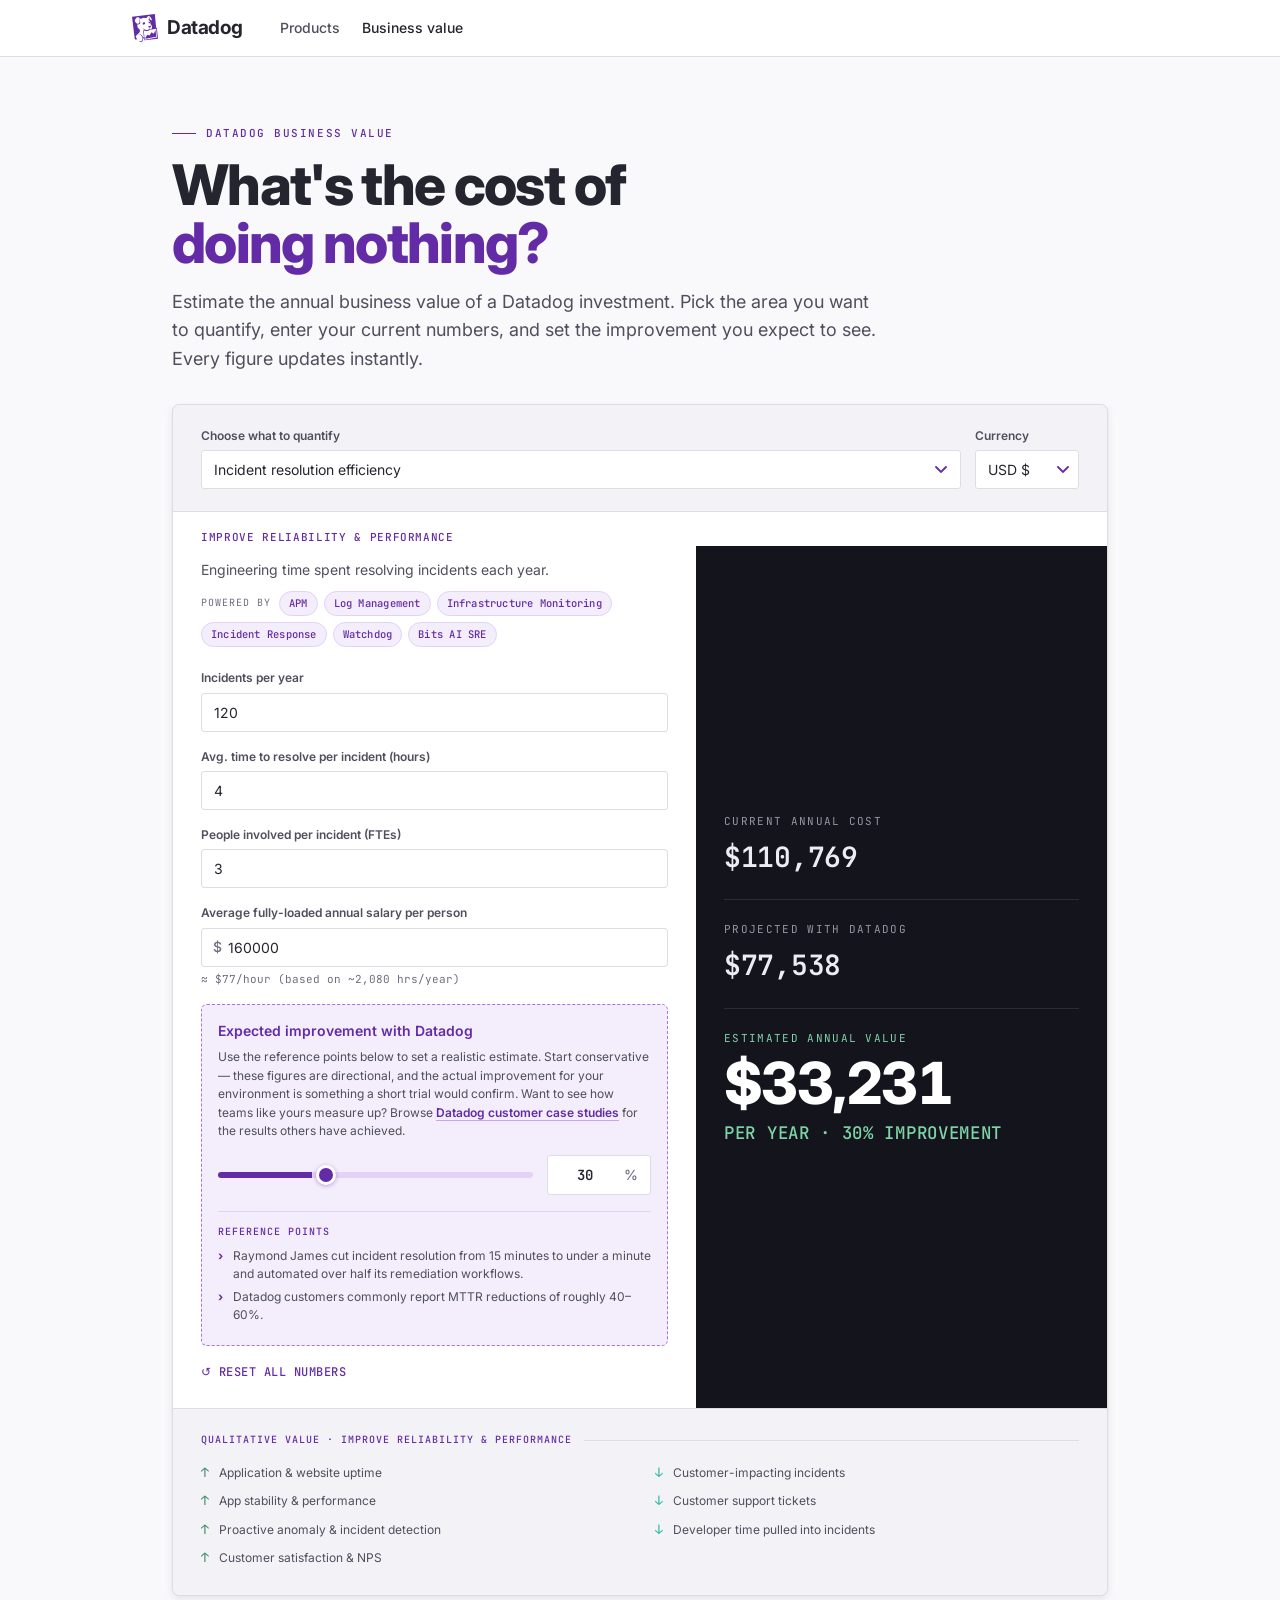
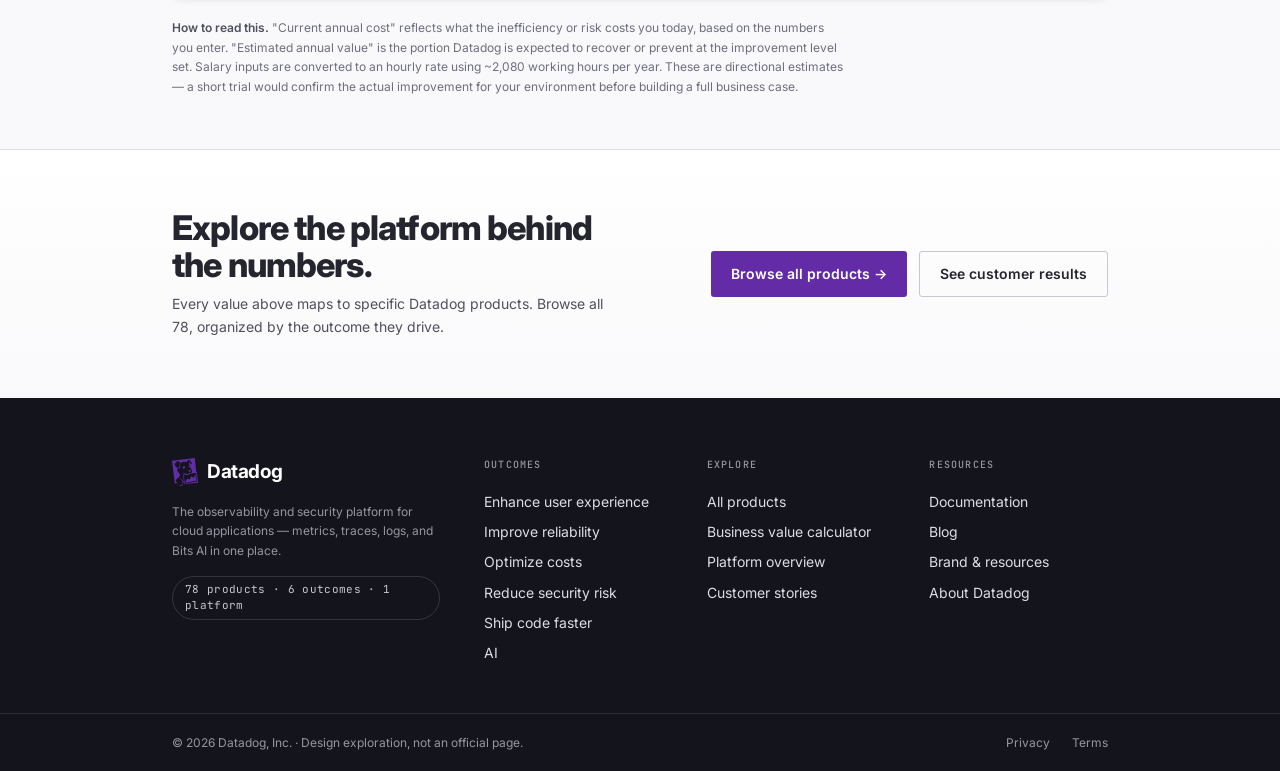
==== business-value.html @ a46f5d3c "inital commit for webpage" ====
<!DOCTYPE html>
<html lang="en">
<head>
<meta charset="UTF-8">
<meta name="viewport" content="width=device-width, initial-scale=1.0">
<title>Datadog — Business value calculator</title>
<link rel="stylesheet" href="assets/colors_and_type.css">
<style>
  *{box-sizing:border-box;margin:0;padding:0}
  html{-webkit-text-size-adjust:100%;scroll-behavior:smooth}
  body{
    background:var(--bg-page);color:var(--fg-primary);
    font-family:var(--font-sans);line-height:var(--leading-normal);
    -webkit-font-smoothing:antialiased;
  }

  /* ============ TOP NAV (shared with products page) ============ */
  .nav{position:sticky;top:0;z-index:50;background:var(--bg-surface);
    border-bottom:1px solid var(--border-default)}
  .nav-inner{max-width:1080px;margin:0 auto;padding:0 32px;height:56px;
    display:flex;align-items:center;gap:28px}
  .brand{display:flex;align-items:center;gap:9px;text-decoration:none;flex:0 0 auto}
  .brand img{width:26px;height:auto;display:block}
  .brand .word{font-family:var(--font-display);font-weight:var(--weight-bold);
    font-size:19px;letter-spacing:-.02em;color:var(--fg-primary)}
  .nav-links{display:flex;align-items:center;gap:22px;margin-left:10px}
  .nav-links a{font-size:var(--text-md);color:var(--fg-secondary);text-decoration:none;
    font-weight:var(--weight-medium)}
  .nav-links a.active{color:var(--fg-primary)}
  .nav-links a:hover{color:var(--dd-purple)}

  /* ============ LAYOUT ============ */
  .wrap{max-width:1000px;margin:0 auto;padding:0 32px 52px}
  header.hero{padding:60px 0 30px}
  .eyebrow{font-family:var(--font-mono);font-size:var(--text-xs);letter-spacing:.14em;
    text-transform:uppercase;color:var(--dd-purple);font-weight:var(--weight-medium);
    display:inline-flex;align-items:center;gap:10px;margin-bottom:16px}
  .eyebrow::before{content:"";width:24px;height:1px;background:var(--dd-purple)}
  h1{font-family:var(--font-display);font-weight:var(--weight-extrabold);
    font-size:clamp(32px,5.5vw,56px);line-height:1.02;letter-spacing:-.03em;
    margin-bottom:16px;color:var(--fg-primary);max-width:16ch}
  h1 .hl{color:var(--dd-purple)}
  .lede{font-size:clamp(15px,1.6vw,18px);color:var(--fg-secondary);max-width:64ch;
    line-height:var(--leading-relaxed)}

  /* ============ CARD ============ */
  .card{background:var(--bg-surface);border:1px solid var(--border-default);
    border-radius:var(--radius-xl);box-shadow:var(--shadow-md);overflow:hidden}
  .toolbar{display:flex;flex-wrap:wrap;gap:14px;align-items:flex-end;
    padding:22px clamp(18px,3vw,28px);border-bottom:1px solid var(--border-default);
    background:var(--bg-sunken)}
  .field{display:flex;flex-direction:column;gap:6px}
  .field.grow{flex:1 1 320px}
  label{font-size:var(--text-sm);font-weight:var(--weight-semibold);color:var(--fg-secondary)}
  select,input{font-family:inherit;font-size:var(--text-md);color:var(--fg-primary);
    background:var(--bg-surface);border:1px solid var(--border-default);
    border-radius:var(--radius-sm);padding:10px 12px;width:100%;
    transition:border-color var(--duration-fast),box-shadow var(--duration-fast)}
  select:focus,input:focus{outline:none;border-color:var(--dd-purple);box-shadow:var(--shadow-focus)}
  select{cursor:pointer;appearance:none;
    background-image:url("data:image/svg+xml,%3Csvg xmlns='http://www.w3.org/2000/svg' width='12' height='8' viewBox='0 0 12 8'%3E%3Cpath d='M1 1l5 5 5-5' stroke='%23632CA6' stroke-width='1.8' fill='none' stroke-linecap='round'/%3E%3C/svg%3E");
    background-repeat:no-repeat;background-position:right 13px center;padding-right:34px}
  .cur-field{flex:0 0 104px}
  .cur-field select{padding-right:28px;background-position:right 9px center}

  .outcome-tag{font-family:var(--font-mono);font-size:var(--text-xs);letter-spacing:.06em;
    color:var(--dd-purple);font-weight:var(--weight-medium);text-transform:uppercase;
    padding:18px clamp(18px,3vw,28px) 0}

  .grid{display:grid;grid-template-columns:1fr;gap:0}
  @media(min-width:780px){.grid{grid-template-columns:1.12fr .88fr}}
  .inputs{padding:14px clamp(18px,3vw,28px) 26px}
  .calc-desc{font-size:var(--text-md);color:var(--fg-secondary);margin-bottom:10px;max-width:50ch}

  .products{display:flex;flex-wrap:wrap;gap:6px;margin:0 0 22px;align-items:center}
  .chip{font-family:var(--font-mono);font-size:10.5px;letter-spacing:.02em;font-weight:var(--weight-medium);
    color:var(--dd-purple);background:var(--dd-purple-50);border:1px solid var(--dd-purple-100);
    padding:4px 9px;border-radius:var(--radius-pill)}
  .chip-label{font-family:var(--font-mono);font-size:10px;letter-spacing:.1em;text-transform:uppercase;
    color:var(--fg-tertiary);align-self:center;margin-right:2px}

  .row{margin-bottom:16px}
  .row label{display:block;margin-bottom:6px}
  .input-shell{position:relative;display:flex;align-items:center}
  .input-shell .pre,.input-shell .suf{position:absolute;font-size:var(--text-md);
    color:var(--fg-tertiary);pointer-events:none;font-weight:var(--weight-medium)}
  .input-shell .pre{left:12px}
  .input-shell .suf{right:12px}
  .input-shell input.has-pre{padding-left:26px}
  .input-shell input.has-suf{padding-right:34px}
  .sub-note{font-size:var(--text-xs);color:var(--fg-tertiary);margin-top:5px;font-family:var(--font-mono)}

  .improve{margin-top:10px;padding:16px;border:1px dashed var(--dd-purple-300);
    border-radius:var(--radius-lg);background:var(--dd-purple-50)}
  .improve > label{color:var(--dd-purple);font-weight:var(--weight-semibold);display:block;margin-bottom:2px;font-size:var(--text-md)}
  .improve .guide{font-size:var(--text-sm);color:var(--fg-secondary);margin:7px 0 4px;line-height:1.55}
  .improve .guide a{color:var(--dd-purple);font-weight:var(--weight-semibold);text-decoration:none;
    border-bottom:1px solid var(--dd-purple-200)}
  .improve .guide a:hover{border-bottom-color:var(--dd-purple)}
  .slider-row{display:flex;align-items:center;gap:14px;margin-top:14px}
  input[type=range]{flex:1;-webkit-appearance:none;appearance:none;height:6px;border:none;padding:0;border-radius:99px;
    background:linear-gradient(90deg,var(--dd-purple) var(--pct,30%),var(--dd-purple-100) var(--pct,30%));cursor:pointer}
  input[type=range]::-webkit-slider-thumb{-webkit-appearance:none;width:20px;height:20px;border-radius:50%;
    background:var(--dd-purple);border:3px solid #fff;box-shadow:0 1px 4px rgba(99,44,166,.4);cursor:pointer}
  input[type=range]::-moz-range-thumb{width:18px;height:18px;border-radius:50%;background:var(--dd-purple);border:3px solid #fff;cursor:pointer}
  .pct-box{flex:0 0 104px}
  .pct-box .input-shell input{text-align:center;font-weight:var(--weight-semibold);font-family:var(--font-mono);
    padding-left:14px;padding-right:28px}
  .pct-box .suf{right:13px}

  .refs{margin-top:16px;border-top:1px solid var(--dd-purple-100);padding-top:13px}
  .refs .refs-title{font-family:var(--font-mono);font-size:10px;letter-spacing:.1em;text-transform:uppercase;
    color:var(--dd-purple);font-weight:var(--weight-medium);margin-bottom:8px}
  .refs ul{list-style:none}
  .refs li{font-size:var(--text-sm);color:var(--fg-secondary);line-height:1.45;padding-left:15px;position:relative;margin-bottom:6px}
  .refs li::before{content:"›";position:absolute;left:0;color:var(--dd-purple);font-weight:700}

  /* ============ RESULTS (dark) ============ */
  .results{background:var(--dd-gray-900);color:#fff;padding:30px clamp(18px,3vw,28px);
    display:flex;flex-direction:column;justify-content:center;gap:22px}
  .res-block .res-label{font-family:var(--font-mono);font-size:var(--text-xs);letter-spacing:.12em;
    text-transform:uppercase;color:var(--dd-gray-400);margin-bottom:7px}
  .res-block .res-num{font-family:var(--font-mono);font-weight:var(--weight-semibold);
    letter-spacing:-.01em;font-variant-numeric:tabular-nums}
  .res-current .res-num,.res-projected .res-num{font-size:clamp(22px,4vw,28px);color:var(--dd-gray-150)}
  .res-divider{height:1px;background:rgba(255,255,255,.1)}
  .res-value .res-label{color:#7FD3A6}
  .res-value .res-num{font-family:var(--font-display);font-weight:var(--weight-extrabold);
    font-size:clamp(40px,9vw,58px);line-height:1;color:#fff;letter-spacing:-.03em}
  .res-value .res-num .small{font-size:.30em;color:#7FD3A6;font-family:var(--font-mono);
    font-weight:var(--weight-medium);display:block;margin-top:12px;letter-spacing:.04em;
    text-transform:uppercase}

  .calc-note{margin-top:22px;font-size:var(--text-sm);color:var(--fg-tertiary);line-height:1.65;max-width:84ch}

  /* ============ QUALITATIVE VALUE ============ */
  .qual{border-top:1px solid var(--border-default);background:var(--bg-sunken);
    padding:24px clamp(18px,3vw,28px) 28px}
  .qual-title{font-family:var(--font-mono);font-size:10px;letter-spacing:.1em;text-transform:uppercase;
    color:var(--dd-purple);font-weight:var(--weight-medium);margin-bottom:16px;
    display:flex;align-items:center;gap:12px}
  .qual-title::after{content:"";flex:1;height:1px;background:var(--border-default)}
  .qual-list{display:grid;grid-template-columns:1fr 1fr;gap:11px 30px}
  @media(max-width:680px){.qual-list{grid-template-columns:1fr}}
  .qual-item{display:flex;gap:10px;font-size:var(--text-sm);color:var(--fg-secondary);line-height:1.45}
  .qual-item .ar{flex:0 0 auto;font-weight:700;font-family:var(--font-mono);font-size:13px;line-height:1.35}
  .qual-item .ar.up{color:var(--dd-green)}
  .qual-item .ar.down{color:var(--dd-teal)}
  .qual-item .ar.dot{color:var(--dd-purple)}
  .calc-note strong{color:var(--fg-secondary);font-weight:var(--weight-semibold)}
  .reset{background:none;border:none;color:var(--dd-purple);font-family:var(--font-mono);
    font-size:var(--text-sm);font-weight:var(--weight-medium);letter-spacing:.04em;cursor:pointer;
    padding:0;margin-top:18px;text-transform:uppercase}
  .reset:hover{text-decoration:underline}

  /* ============ CTA BAND ============ */
  .cta-band{border-top:1px solid var(--border-default);background:linear-gradient(180deg,var(--bg-surface),var(--bg-page))}
  .cta-inner{max-width:1000px;margin:0 auto;padding:60px 32px;display:flex;align-items:center;justify-content:space-between;gap:32px;flex-wrap:wrap}
  .cta-inner h2{font-family:var(--font-display);font-size:clamp(24px,3vw,34px);font-weight:var(--weight-extrabold);letter-spacing:-.025em;color:var(--fg-primary);max-width:20ch;line-height:1.08}
  .cta-inner p{color:var(--fg-secondary);font-size:var(--text-md);margin-top:10px;max-width:48ch;line-height:var(--leading-relaxed)}
  .cta-actions{display:flex;gap:12px;flex-wrap:wrap}
  .btn-primary{display:inline-flex;align-items:center;gap:8px;background:var(--dd-purple);color:#fff;border:0;border-radius:var(--radius-sm);padding:12px 20px;font-family:inherit;font-size:var(--text-md);font-weight:var(--weight-semibold);cursor:pointer;text-decoration:none;transition:background var(--duration-fast) var(--ease-out)}
  .btn-primary:hover{background:var(--dd-purple-deep)}
  .btn-ghost{display:inline-flex;align-items:center;gap:8px;background:transparent;color:var(--fg-primary);border:1px solid var(--border-strong);border-radius:var(--radius-sm);padding:12px 20px;font-family:inherit;font-size:var(--text-md);font-weight:var(--weight-semibold);text-decoration:none;transition:border-color var(--duration-fast),background var(--duration-fast)}
  .btn-ghost:hover{border-color:var(--dd-purple);background:var(--dd-purple-50)}

  /* ============ SITE FOOTER (dark) ============ */
  .site-footer{background:var(--dd-gray-900);color:#fff}
  .footer-top{max-width:1000px;margin:0 auto;padding:60px 32px 44px;display:grid;grid-template-columns:1.5fr 1fr 1fr 1fr;gap:44px}
  @media(max-width:820px){.footer-top{grid-template-columns:1fr 1fr;gap:36px 32px}}
  @media(max-width:520px){.footer-top{grid-template-columns:1fr}}
  .footer-brand .brand{display:inline-flex;align-items:center;gap:9px;text-decoration:none;margin-bottom:16px}
  .footer-brand .brand img{width:26px}
  .footer-brand .brand .word{font-family:var(--font-display);font-weight:var(--weight-bold);font-size:19px;letter-spacing:-.02em;color:#fff}
  .footer-brand p{color:var(--dd-gray-400);font-size:var(--text-sm);line-height:1.6;max-width:36ch}
  .footer-brand .badge{display:inline-flex;align-items:center;margin-top:16px;font-family:var(--font-mono);font-size:var(--text-xs);color:var(--dd-gray-300);border:1px solid rgba(255,255,255,.14);border-radius:var(--radius-pill);padding:5px 12px;letter-spacing:.03em}
  .fcol h4{font-family:var(--font-mono);font-size:10px;letter-spacing:.12em;text-transform:uppercase;color:var(--dd-gray-400);font-weight:var(--weight-medium);margin-bottom:14px}
  .fcol a{display:block;color:var(--dd-gray-200);font-size:var(--text-md);text-decoration:none;padding:5px 0;transition:color var(--duration-fast) var(--ease-out)}
  .fcol a:hover{color:#fff}
  .footer-bottom{border-top:1px solid rgba(255,255,255,.1)}
  .footer-bottom-inner{max-width:1000px;margin:0 auto;padding:20px 32px;display:flex;align-items:center;justify-content:space-between;gap:16px;flex-wrap:wrap}
  .footer-bottom-inner .copy{font-size:var(--text-sm);color:var(--dd-gray-400)}
  .footer-legal{display:flex;gap:22px;flex-wrap:wrap}
  .footer-legal a{font-size:var(--text-sm);color:var(--dd-gray-400);text-decoration:none;transition:color var(--duration-fast)}
  .footer-legal a:hover{color:#fff}
</style>
</head>
<body>
  <!-- ============ TOP NAV ============ -->
  <nav class="nav">
    <div class="nav-inner">
      <a class="brand" href="index.html">
        <img src="assets/datadog-icon.svg" alt="">
        <span class="word">Datadog</span>
      </a>
      <div class="nav-links">
        <a href="index.html">Products</a>
        <a href="business-value.html" class="active">Business value</a>
      </div>
    </div>
  </nav>

  <div class="wrap">
    <header class="hero" data-screen-label="hero">
      <span class="eyebrow">Datadog business value</span>
      <h1>What's the cost of <span class="hl">doing nothing?</span></h1>
      <p class="lede">Estimate the annual business value of a Datadog investment. Pick the area you want to quantify, enter your current numbers, and set the improvement you expect to see. Every figure updates instantly.</p>
    </header>

    <div class="card" data-screen-label="calculator">
      <div class="toolbar">
        <div class="field grow">
          <label for="calc">Choose what to quantify</label>
          <select id="calc"></select>
        </div>
        <div class="field cur-field">
          <label for="cur">Currency</label>
          <select id="cur">
            <option value="$">USD $</option><option value="€">EUR €</option><option value="£">GBP £</option>
            <option value="A$">AUD A$</option><option value="C$">CAD C$</option>
          </select>
        </div>
      </div>

      <div class="outcome-tag" id="outcomeTag"></div>
      <div class="grid">
        <div class="inputs">
          <p class="calc-desc" id="calcDesc"></p>
          <div class="products" id="products"></div>
          <div id="fields"></div>

          <div class="improve">
            <label for="impPct">Expected improvement with Datadog</label>
            <p class="guide">Use the reference points below to set a realistic estimate. Start conservative — these figures are directional, and the actual improvement for your environment is something a short trial would confirm. Want to see how teams like yours measure up? Browse <a href="https://www.datadoghq.com/customers/?type-0=case-studies" target="_blank" rel="noopener">Datadog customer case studies</a> for the results others have achieved.</p>
            <div class="slider-row">
              <input type="range" id="impRange" min="0" max="90" value="30">
              <div class="pct-box"><div class="input-shell"><input type="number" id="impPct" value="30" min="0" max="100" class="has-suf"><span class="suf">%</span></div></div>
            </div>
            <div class="refs">
              <div class="refs-title">Reference points</div>
              <ul id="refList"></ul>
            </div>
          </div>

          <button class="reset" id="reset">↺ Reset all numbers</button>
        </div>

        <div class="results">
          <div class="res-block res-current">
            <div class="res-label" id="curLabel">Current annual cost</div>
            <div class="res-num" id="curVal">—</div>
          </div>
          <div class="res-divider"></div>
          <div class="res-block res-projected">
            <div class="res-label">Projected with Datadog</div>
            <div class="res-num" id="projVal">—</div>
          </div>
          <div class="res-divider"></div>
          <div class="res-block res-value">
            <div class="res-label">Estimated annual value</div>
            <div class="res-num" id="valVal">—<span class="small" id="valNote"></span></div>
          </div>
        </div>
      </div>

      <div class="qual" id="qual"></div>
    </div>

    <div class="calc-note">
      <p><strong>How to read this.</strong> "Current annual cost" reflects what the inefficiency or risk costs you today, based on the numbers you enter. "Estimated annual value" is the portion Datadog is expected to recover or prevent at the improvement level set. Salary inputs are converted to an hourly rate using ~2,080 working hours per year. These are directional estimates — a short trial would confirm the actual improvement for your environment before building a full business case.</p>
    </div>
  </div>

  <!-- ============ CTA BAND ============ -->
  <section class="cta-band">
    <div class="cta-inner">
      <div>
        <h2>Explore the platform behind the numbers.</h2>
        <p>Every value above maps to specific Datadog products. Browse all 78, organized by the outcome they drive.</p>
      </div>
      <div class="cta-actions">
        <a class="btn-primary" href="index.html">Browse all products &rarr;</a>
        <a class="btn-ghost" href="https://www.datadoghq.com/customers/?type-0=case-studies" target="_blank" rel="noopener">See customer results</a>
      </div>
    </div>
  </section>

  <!-- ============ SITE FOOTER ============ -->
  <footer class="site-footer">
    <div class="footer-top">
      <div class="footer-brand">
        <a class="brand" href="index.html"><img src="assets/datadog-icon.svg" alt=""><span class="word">Datadog</span></a>
        <p>The observability and security platform for cloud applications — metrics, traces, logs, and Bits AI in one place.</p>
        <span class="badge">78 products · 6 outcomes · 1 platform</span>
      </div>
      <div class="fcol">
        <h4>Outcomes</h4>
        <a href="index.html#oc-1">Enhance user experience</a>
        <a href="index.html#oc-2">Improve reliability</a>
        <a href="index.html#oc-3">Optimize costs</a>
        <a href="index.html#oc-4">Reduce security risk</a>
        <a href="index.html#oc-5">Ship code faster</a>
        <a href="index.html#oc-6">AI</a>
      </div>
      <div class="fcol">
        <h4>Explore</h4>
        <a href="index.html">All products</a>
        <a href="business-value.html">Business value calculator</a>
        <a href="https://www.datadoghq.com/product/platform/" target="_blank" rel="noopener">Platform overview</a>
        <a href="https://www.datadoghq.com/customers/?type-0=case-studies" target="_blank" rel="noopener">Customer stories</a>
      </div>
      <div class="fcol">
        <h4>Resources</h4>
        <a href="https://docs.datadoghq.com/" target="_blank" rel="noopener">Documentation</a>
        <a href="https://www.datadoghq.com/blog/" target="_blank" rel="noopener">Blog</a>
        <a href="https://www.datadoghq.com/about/resources/" target="_blank" rel="noopener">Brand &amp; resources</a>
        <a href="https://www.datadoghq.com/about/" target="_blank" rel="noopener">About Datadog</a>
      </div>
    </div>
    <div class="footer-bottom">
      <div class="footer-bottom-inner">
        <span class="copy">© 2026 Datadog, Inc. · Design exploration, not an official page.</span>
        <div class="footer-legal">
          <a href="https://www.datadoghq.com/legal/privacy/" target="_blank" rel="noopener">Privacy</a>
          <a href="https://www.datadoghq.com/legal/terms/" target="_blank" rel="noopener">Terms</a>
        </div>
      </div>
    </div>
  </footer>

<script>
const HRS_PER_YEAR = 2080;

const CALCS = [
  { id:"incident", outcome:"Improve Reliability & Performance", label:"Incident resolution efficiency",
    desc:"Engineering time spent resolving incidents each year.", curLabel:"Current annual cost",
    products:["APM","Log Management","Infrastructure Monitoring","Incident Response","Watchdog","Bits AI SRE"],
    fields:[
      {id:"a",label:"Incidents per year",type:"num",val:120},
      {id:"b",label:"Avg. time to resolve per incident (hours)",type:"num",val:4},
      {id:"c",label:"People involved per incident (FTEs)",type:"num",val:3},
      {id:"d",label:"Average fully-loaded annual salary per person",type:"cur",annual:true,val:160000}
    ],
    base:v=>v.a*v.b*v.c*v.d,
    refs:["Raymond James cut incident resolution from 15 minutes to under a minute and automated over half its remediation workflows.",
          "Datadog customers commonly report MTTR reductions of roughly 40–60%."] },

  { id:"alerts", outcome:"Improve Reliability & Performance", label:"Alert fatigue",
    desc:"Time spent triaging and investigating alerts each year.", curLabel:"Current annual cost",
    products:["Actionable Alerting","Watchdog","Event Management","Bits AI Agents"],
    fields:[
      {id:"a",label:"Alerts per year",type:"num",val:5000},
      {id:"b",label:"Time to investigate each alert (hours)",type:"num",val:0.5},
      {id:"c",label:"People involved per alert (FTEs)",type:"num",val:1},
      {id:"d",label:"Average fully-loaded annual salary per person",type:"cur",annual:true,val:160000}
    ],
    base:v=>v.a*v.b*v.c*v.d,
    refs:["Reductions come from cutting noise and correlating signals — size this from the noise reduction observed in a POV.",
          "Tip: enter investigation time in hours (15 min = 0.25)."] },

  { id:"downtime", outcome:"Improve Reliability & Performance", label:"Revenue loss from customer-impacting incidents",
    desc:"Revenue lost (or SLA penalties owed) from outages that reach customers.", curLabel:"Current annual revenue loss",
    products:["Real User Monitoring","Synthetic Monitoring","APM","Incident Response"],
    fields:[
      {id:"a",label:"Customer-impacting incidents per year",type:"num",val:24},
      {id:"b",label:"Customers impacted per incident",type:"num",val:500},
      {id:"c",label:"Avg. time to resolve (hours)",type:"num",val:3},
      {id:"d",label:"Revenue lost / SLA penalty per customer, per hour",type:"cur",val:5}
    ],
    base:v=>v.a*v.b*v.c*v.d,
    refs:["Posten Bring cut incidents by 75% and improved availability to 99.92% with proactive detection.",
          "Shinsegae improved mean time to detection by 92%."] },

  { id:"obstco", outcome:"Optimize Technology Costs", label:"Reduce observability tool cost (TCO)",
    desc:"Total cost of today's monitoring tools, plus the people who manage them.", curLabel:"Current annual TCO",
    products:["Observability Pipelines","Cloud Cost Management","Storage Management","Governance Console"],
    fields:[
      {id:"a",label:"Annual cost of all monitoring tools (licensing + hosting)",type:"cur",val:400000},
      {id:"b",label:"People managing / maintaining those tools (FTEs)",type:"num",val:4},
      {id:"c",label:"% of their time spent on tool upkeep",type:"pct",val:50},
      {id:"d",label:"Average fully-loaded annual salary",type:"cur",val:160000}
    ],
    base:v=>v.a + (v.b*(v.c/100)*v.d),
    refs:["Porsche Informatik consolidated 10 separate tools into 1 with Datadog.",
          "Consolidation reduces redundant licensing, hosting, and the FTE effort of maintaining multiple tools."] },

  { id:"cloud", outcome:"Optimize Technology Costs", label:"Optimize cloud costs",
    desc:"Excess cloud spend, plus the cost of undetected cost spikes.", curLabel:"Current annual excess spend",
    products:["Cloud Cost Management","Kubernetes Autoscaling","Continuous Profiler","Infrastructure Monitoring"],
    fields:[
      {id:"a",label:"Annual excess / wasted cloud spend",type:"cur",val:300000},
      {id:"b",label:"Cost overages or spikes per year",type:"num",val:12},
      {id:"c",label:"Average cost of a spike, per day",type:"cur",val:2000},
      {id:"d",label:"Average days to detect a spike",type:"num",val:5}
    ],
    base:v=>v.a + (v.b*v.c*v.d),
    refs:["Aviva saved £350K/year by flagging underused resources.",
          "Glassdoor cut infrastructure cost ~35%; NatWest Boxed cut costs ~45% with cost management."] },

  { id:"vulns", outcome:"Reduce Security Risk", label:"Streamline vulnerability management",
    desc:"Time spent investigating and validating vulnerabilities each year.", curLabel:"Current annual cost",
    products:["Vulnerability Management","Cloud Security","Software Composition Analysis"],
    fields:[
      {id:"a",label:"Vulnerability scans / findings per year",type:"num",val:2000},
      {id:"b",label:"Avg. time to investigate each (hours)",type:"num",val:1},
      {id:"c",label:"People involved per investigation (FTEs)",type:"num",val:2},
      {id:"d",label:"Average fully-loaded annual salary per person",type:"cur",annual:true,val:175000}
    ],
    base:v=>v.a*v.b*v.c*v.d,
    refs:["Runtime-aware prioritization and fewer false positives cut time spent chasing low-risk findings.",
          "Size this from the false-positive reduction observed in a POV."] },

  { id:"secincident", outcome:"Reduce Security Risk", label:"Accelerate security incident remediation",
    desc:"Effort spent resolving security incidents each year.", curLabel:"Current annual cost",
    products:["Cloud SIEM","Workload Protection","Workflow Automation","Bits AI Security Analyst"],
    fields:[
      {id:"a",label:"Security incidents per year",type:"num",val:50},
      {id:"b",label:"Mean time to resolve (hours)",type:"num",val:8},
      {id:"c",label:"People involved per incident (FTEs)",type:"num",val:3},
      {id:"d",label:"Average fully-loaded annual salary per person",type:"cur",annual:true,val:175000}
    ],
    base:v=>v.a*v.b*v.c*v.d,
    refs:["Automated triage and unified investigation reduce the time and headcount needed to close incidents.",
          "Size this from automation and time-to-resolution gains seen in a POV."] },

  { id:"audit", outcome:"Reduce Security Risk", label:"Audit readiness & response",
    desc:"Time spent preparing for and responding to audits each year.", curLabel:"Current annual cost",
    products:["Compliance","Cloud Security","Audit Trail"],
    fields:[
      {id:"a",label:"Internal + external audits per year",type:"num",val:6},
      {id:"b",label:"Avg. time to prepare for & respond to each (hours)",type:"num",val:80},
      {id:"c",label:"People fielding audit requests (FTEs)",type:"num",val:3},
      {id:"d",label:"Average fully-loaded annual salary per person",type:"cur",annual:true,val:175000}
    ],
    base:v=>v.a*v.b*v.c*v.d,
    refs:["Continuous compliance and framework-aligned reporting cut the scramble each audit creates.",
          "Out-of-the-box compliance frameworks reduce manual evidence-gathering."] },

  { id:"devprod", outcome:"Ship Better Code Faster", label:"Increase developer productivity",
    desc:"The cost of developer time lost to non-core work today.", curLabel:"Current annual cost of lost time",
    products:["CI Pipeline Visibility","Internal Developer Portal","IDE Plugins","DORA Metrics"],
    fields:[
      {id:"a",label:"Developers in scope",type:"num",val:50},
      {id:"b",label:"% of their time lost to non-core work",type:"pct",val:25},
      {id:"c",label:"Average fully-loaded annual salary",type:"cur",val:160000}
    ],
    base:v=>v.a*(v.b/100)*v.c,
    refs:["Redfin developers now spend ~70% of their time on new feature development.",
          "Okta reported $488K in developer productivity gains from reduced context-switching."] },

  { id:"flaky", outcome:"Ship Better Code Faster", label:"Eliminate flaky-test rework",
    desc:"Time spent finding, fixing, and re-running flaky tests each year.", curLabel:"Current annual cost",
    products:["Test Optimization","Continuous Testing","Code Coverage"],
    fields:[
      {id:"a",label:"Flaky tests per year",type:"num",val:500},
      {id:"b",label:"Time to find, fix & re-run each (hours)",type:"num",val:1.5},
      {id:"c",label:"People involved per fix (FTEs)",type:"num",val:1},
      {id:"d",label:"Average fully-loaded annual salary per person",type:"cur",annual:true,val:160000}
    ],
    base:v=>v.a*v.b*v.c*v.d,
    refs:["Betterment reached a 95%+ CI success rate, up from under 50%, with 75% faster pipelines.",
          "Datadog customers commonly see 50%+ fewer flaky-test reruns."] },

  { id:"cicd", outcome:"Ship Better Code Faster", label:"Reduce CI/CD pipeline failure loss",
    desc:"Developer time lost to pipeline failures each year.", curLabel:"Current annual cost",
    products:["CI Pipeline Visibility","Test Optimization","DORA Metrics"],
    fields:[
      {id:"a",label:"Pipeline failures per year",type:"num",val:300},
      {id:"b",label:"Time to remediate each failure (hours)",type:"num",val:2},
      {id:"c",label:"Developers impacted during downtime",type:"num",val:4},
      {id:"d",label:"Average fully-loaded annual salary per person",type:"cur",annual:true,val:160000}
    ],
    base:v=>v.a*v.b*v.c*v.d,
    refs:["Betterment cut CI costs by 50% with smarter pipelines.",
          "Datadog customers commonly see 40–60% fewer pipeline failures."] }
];

let cur="$", active=CALCS[0];

const QUAL = {
  "Enhance User Experience":[
    "↑ Brand reputation — better app ratings, fewer negative reviews",
    "↑ Customer satisfaction — seamless experiences lift NPS",
    "↑ Business agility — launch new features with confidence"
  ],
  "Improve Reliability & Performance":[
    "↑ Application & website uptime",
    "↓ Customer-impacting incidents",
    "↑ App stability & performance",
    "↓ Customer support tickets",
    "↑ Proactive anomaly & incident detection",
    "↓ Developer time pulled into incidents",
    "↑ Customer satisfaction & NPS"
  ],
  "Optimize Technology Costs":[
    "Fewer monitoring tools; easier to find and share telemetry",
    "Simpler to calculate, report & communicate cloud costs org-wide",
    "More observability coverage at lower or comparable cost",
    "Fewer procurement cycles and tool contracts to manage",
    "Stronger FinOps culture — reward teams for saving",
    "Easier governance over observability and cloud spend",
    "More self-service access to telemetry across teams",
    "Less observability infrastructure to maintain"
  ],
  "Reduce Security Risk":[
    "Lower risk of regulator fines from incidents or breaches",
    "Greater customer trust from a strong compliance posture",
    "Smaller attack blast radius via faster detection & root-cause analysis",
    "Less operational drag from audits and compliance checks"
  ],
  "Ship Better Code Faster":[
    "Faster engineering — fewer interruptions, quicker triage, better DevEx",
    "Single source of truth — unified telemetry, clearer visibility",
    "Reliability by design — SLO guardrails cut Sev1 incidents",
    "Customer trust — fewer visible incidents reduce churn",
    "Speed to innovate — safer releases enable more experimentation"
  ]
};

const state={};
const $=id=>document.getElementById(id);
const calcSel=$("calc"), curSel=$("cur"), fieldsEl=$("fields");

(function(){
  const groups={};
  CALCS.forEach(c=>{(groups[c.outcome] ||= []).push(c);});
  Object.entries(groups).forEach(([outcome,items])=>{
    const og=document.createElement("optgroup"); og.label=outcome;
    items.forEach(c=>{const o=document.createElement("option");o.value=c.id;o.textContent=c.label;og.appendChild(o);});
    calcSel.appendChild(og);
  });
})();

function fmtMoney(n){ if(!isFinite(n))n=0; return cur+Math.round(n).toLocaleString("en-US"); }

function renderProducts(){
  const p=$("products"); p.innerHTML="";
  if(!active.products||!active.products.length) return;
  const lbl=document.createElement("span"); lbl.className="chip-label"; lbl.textContent="Powered by"; p.appendChild(lbl);
  active.products.forEach(name=>{const c=document.createElement("span");c.className="chip";c.textContent=name;p.appendChild(c);});
}

function renderFields(){
  fieldsEl.innerHTML="";
  const saved=state[active.id]||{};
  active.fields.forEach(f=>{
    const v=(saved[f.id]!==undefined)?saved[f.id]:f.val;
    const row=document.createElement("div"); row.className="row";
    const isCur=f.type==="cur", isPct=f.type==="pct";
    row.innerHTML=`
      <label for="f_${f.id}">${f.label}</label>
      <div class="input-shell">
        ${isCur?`<span class="pre">${cur}</span>`:""}
        <input type="number" id="f_${f.id}" value="${v}" min="0" step="any"
          class="${isCur?'has-pre':''} ${isPct?'has-suf':''}">
        ${isPct?`<span class="suf">%</span>`:""}
      </div>
      ${f.annual?`<div class="sub-note" id="hr_${f.id}"></div>`:""}`;
    fieldsEl.appendChild(row);
  });
  fieldsEl.querySelectorAll("input").forEach(inp=>inp.addEventListener("input",compute));
}

function renderRefs(){
  const ul=$("refList"); ul.innerHTML="";
  (active.refs||[]).forEach(r=>{const li=document.createElement("li");li.textContent=r;ul.appendChild(li);});
}

function renderQual(){
  const box=$("qual"); const items=QUAL[active.outcome]||[];
  if(!items.length){ box.style.display="none"; box.innerHTML=""; return; }
  box.style.display="";
  let h='<div class="qual-title">Qualitative value · '+active.outcome+'</div><div class="qual-list">';
  items.forEach(s=>{
    let cls="dot", ar="›", text=s;
    const c=s.charAt(0);
    if(c==="↑"){ cls="up"; ar="↑"; text=s.slice(1).trim(); }
    else if(c==="↓"){ cls="down"; ar="↓"; text=s.slice(1).trim(); }
    h+='<div class="qual-item"><span class="ar '+cls+'">'+ar+'</span><span>'+text+'</span></div>';
  });
  h+='</div>';
  box.innerHTML=h;
}

function readValues(){
  const v={};
  active.fields.forEach(f=>{
    const el=$("f_"+f.id);
    let raw=parseFloat(el.value)||0;
    (state[active.id] ||= {});
    state[active.id][f.id]=raw;
    if(f.annual){
      const hr=raw/HRS_PER_YEAR;
      const note=$("hr_"+f.id);
      if(note) note.textContent="≈ "+fmtMoney(hr)+"/hour (based on ~2,080 hrs/year)";
      v[f.id]=hr;
    } else { v[f.id]=raw; }
  });
  return v;
}

function compute(){
  const v=readValues();
  const base=active.base(v);
  const pct=Math.min(100,Math.max(0,parseFloat($("impPct").value)||0));
  const value=base*(pct/100);
  $("curVal").textContent=fmtMoney(base);
  $("projVal").textContent=fmtMoney(base-value);
  $("valVal").childNodes[0].nodeValue=fmtMoney(value);
  $("valNote").textContent="per year · "+pct+"% improvement";
}

function loadCalc(){
  $("outcomeTag").textContent=active.outcome;
  $("calcDesc").textContent=active.desc;
  $("curLabel").textContent=active.curLabel;
  renderProducts(); renderFields(); renderRefs(); renderQual(); compute();
}

function syncPct(from){
  const rng=$("impRange"), box=$("impPct");
  let val=parseFloat(from==="range"?rng.value:box.value)||0;
  val=Math.min(100,Math.max(0,val));
  if(from==="range") box.value=val; else rng.value=Math.min(90,val);
  rng.style.setProperty("--pct",Math.min(100,val)+"%");
  compute();
}
$("impRange").addEventListener("input",()=>syncPct("range"));
$("impPct").addEventListener("input",()=>syncPct("box"));
calcSel.addEventListener("change",()=>{active=CALCS.find(c=>c.id===calcSel.value);loadCalc();});
curSel.addEventListener("change",()=>{cur=curSel.value;renderProducts();renderFields();compute();});
$("reset").addEventListener("click",()=>{
  delete state[active.id];
  $("impPct").value=30;$("impRange").value=30;syncPct("box");
  renderFields();compute();
});

$("impRange").style.setProperty("--pct","30%");
loadCalc();
</script>
</body>
</html>
---- assets/colors_and_type.css ----
/* ============================================================================
   Datadog Design System — Color & Type Tokens
   Sources: datadoghq.com brand kit + product UI observation
   ============================================================================ */

/* ---------- Fonts ----------
   Datadog's app UI uses a custom Noto Sans variant; the marketing site uses a
   geometric sans (Aktiv Grotesk family). Code/data uses a custom mono.
   We substitute with Google Fonts equivalents — flagged in README.
*/
@import url('https://fonts.googleapis.com/css2?family=Inter:wght@400;500;600;700;800&family=Noto+Sans:wght@400;500;600;700&family=JetBrains+Mono:wght@400;500;600&display=swap');

:root {
  /* ============ BRAND PURPLES ============ */
  --dd-purple:            #632CA6;  /* Primary logo purple — PMS Violet C */
  --dd-purple-accent:     #8000FF;  /* Backgrounds & accents — PMS 266C */
  --dd-purple-deep:       #4F1E8C;  /* Darker hover/press */
  --dd-purple-50:         #F4EDFB;  /* Lightest tint, hover bg */
  --dd-purple-100:        #E4D2F5;
  --dd-purple-200:        #C9A5EA;
  --dd-purple-300:        #A875DC;
  --dd-purple-400:        #8A4FCB;
  --dd-purple-500:        #632CA6;  /* === primary === */
  --dd-purple-600:        #51228A;
  --dd-purple-700:        #3F1A6D;
  --dd-purple-800:        #2D1250;
  --dd-purple-900:        #1B0A33;

  /* ============ NEUTRALS (Datadog app chrome — cool grays) ============ */
  --dd-white:             #FFFFFF;
  --dd-gray-50:           #F9F9FB;  /* page bg */
  --dd-gray-100:          #F3F3F7;  /* hover bg */
  --dd-gray-150:          #ECECF2;
  --dd-gray-200:          #DDDDE3;  /* borders */
  --dd-gray-300:          #C7C7D1;
  --dd-gray-400:          #9696A3;
  --dd-gray-500:          #6E6E80;
  --dd-gray-600:          #4F4F5E;
  --dd-gray-700:          #383846;
  --dd-gray-800:          #25252F;  /* dark chrome */
  --dd-gray-850:          #1B1B23;
  --dd-gray-900:          #14141C;  /* dark mode bg */
  --dd-gray-950:          #0A0A12;

  /* ============ SEMANTIC STATUS (muted, classier) ============ */
  --dd-green:             #3F8F6E;  /* OK / healthy */
  --dd-green-bg:          #EDF5F1;
  --dd-green-fg:          #2E6C53;
  --dd-yellow:            #C99021;  /* warning */
  --dd-yellow-bg:         #F8F0DE;
  --dd-yellow-fg:         #8E6610;
  --dd-red:               #B33A4F;  /* error / critical */
  --dd-red-bg:            #F6E5E9;
  --dd-red-fg:            #83263A;
  --dd-blue:              #2C6CB8;  /* info / link */
  --dd-blue-bg:           #E6EEF8;
  --dd-blue-fg:           #1F4E86;
  --dd-orange:            #E37937;  /* APM trace color */
  --dd-teal:              #2DB9A4;  /* metrics accent */
  --dd-pink:              #E0488B;  /* bits-ai magenta accent */

  /* ============ CHART PALETTE (categorical, app-faithful) ============ */
  --dd-chart-1:           #8A4FCB;
  --dd-chart-2:           #2A7CE0;
  --dd-chart-3:           #2DB9A4;
  --dd-chart-4:           #E8A33E;
  --dd-chart-5:           #D8385A;
  --dd-chart-6:           #4CAF82;
  --dd-chart-7:           #E37937;
  --dd-chart-8:           #6E6E80;

  /* ============ SEMANTIC ROLES (light theme) ============ */
  --bg-page:              var(--dd-gray-50);
  --bg-surface:           var(--dd-white);
  --bg-raised:            var(--dd-white);
  --bg-sunken:            var(--dd-gray-100);
  --bg-hover:             var(--dd-gray-100);
  --bg-selected:          var(--dd-purple-50);

  --fg-primary:           var(--dd-gray-800);
  --fg-secondary:         var(--dd-gray-600);
  --fg-tertiary:          var(--dd-gray-500);
  --fg-muted:             var(--dd-gray-400);
  --fg-inverse:           var(--dd-white);
  --fg-link:              var(--dd-purple-500);
  --fg-on-purple:         var(--dd-white);

  --border-subtle:        var(--dd-gray-150);
  --border-default:       var(--dd-gray-200);
  --border-strong:        var(--dd-gray-300);

  /* ============ TYPOGRAPHY ============ */
  --font-sans:            'Inter', 'Noto Sans', -apple-system, BlinkMacSystemFont, 'Segoe UI', sans-serif;
  --font-display:         'Inter', 'Noto Sans', -apple-system, sans-serif;
  --font-mono:            'JetBrains Mono', 'SF Mono', Menlo, Consolas, monospace;

  /* Type scale — Datadog UI is dense; small sizes dominate */
  --text-2xs:             10px;
  --text-xs:              11px;   /* table cell labels */
  --text-sm:              12px;   /* default body in app */
  --text-base:            13px;   /* primary UI text */
  --text-md:              14px;
  --text-lg:              16px;
  --text-xl:              18px;
  --text-2xl:             22px;
  --text-3xl:             28px;
  --text-4xl:             36px;
  --text-5xl:             48px;
  --text-6xl:             64px;

  --leading-tight:        1.15;
  --leading-snug:         1.3;
  --leading-normal:       1.45;
  --leading-relaxed:      1.6;

  --weight-regular:       400;
  --weight-medium:        500;
  --weight-semibold:      600;
  --weight-bold:          700;
  --weight-extrabold:     800;

  --tracking-tight:       -0.02em;
  --tracking-normal:      0;
  --tracking-wide:        0.04em;
  --tracking-uppercase:   0.08em;

  /* ============ SPACING (4px base) ============ */
  --space-0:              0;
  --space-1:              2px;
  --space-2:              4px;
  --space-3:              6px;
  --space-4:              8px;
  --space-5:              12px;
  --space-6:              16px;
  --space-7:              20px;
  --space-8:              24px;
  --space-9:              32px;
  --space-10:             40px;
  --space-11:             48px;
  --space-12:             64px;
  --space-14:             96px;
  --space-16:             128px;

  /* ============ RADIUS — Datadog is sharp, low-radius ============ */
  --radius-none:          0;
  --radius-xs:            2px;
  --radius-sm:            3px;     /* default for inputs, buttons */
  --radius-md:            4px;     /* cards */
  --radius-lg:            6px;
  --radius-xl:            8px;     /* modals */
  --radius-pill:          999px;
  --radius-circle:        50%;

  /* ============ SHADOWS — subtle, used sparingly ============ */
  --shadow-xs:            0 1px 0 rgba(20,20,28,.04);
  --shadow-sm:            0 1px 2px rgba(20,20,28,.06), 0 0 1px rgba(20,20,28,.08);
  --shadow-md:            0 4px 8px rgba(20,20,28,.08), 0 0 1px rgba(20,20,28,.1);
  --shadow-lg:            0 12px 24px rgba(20,20,28,.12), 0 0 1px rgba(20,20,28,.1);
  --shadow-xl:            0 24px 48px rgba(20,20,28,.18);
  --shadow-focus:         0 0 0 2px rgba(128,0,255,.35);
  --shadow-focus-ring:    0 0 0 3px rgba(99,44,166,.25);

  /* ============ MOTION ============ */
  --ease-out:             cubic-bezier(0.2, 0.6, 0.2, 1);
  --ease-in-out:          cubic-bezier(0.45, 0, 0.25, 1);
  --duration-fast:        120ms;
  --duration-base:        180ms;
  --duration-slow:        240ms;
}

/* ============ DARK THEME OVERRIDES (Datadog supports both) ============ */
[data-theme="dark"] {
  --bg-page:              #11111A;
  --bg-surface:           #1B1B26;
  --bg-raised:            #232330;
  --bg-sunken:            #0C0C13;
  --bg-hover:             #2A2A3A;
  --bg-selected:          #2A1C4A;

  --fg-primary:           #ECECF1;
  --fg-secondary:         #B5B5C2;
  --fg-tertiary:          #8E8E9E;
  --fg-muted:             #6A6A7A;
  --fg-link:              #A875DC;

  --border-subtle:        #2A2A38;
  --border-default:       #34343F;
  --border-strong:        #44444F;
}

/* ============================================================================
   Semantic Element Styles (use these directly or as references)
   ============================================================================ */

.dd-h1, .dd-display {
  font-family: var(--font-display);
  font-size: var(--text-5xl);
  font-weight: var(--weight-bold);
  line-height: var(--leading-tight);
  letter-spacing: var(--tracking-tight);
  color: var(--fg-primary);
}
.dd-h2 {
  font-family: var(--font-display);
  font-size: var(--text-3xl);
  font-weight: var(--weight-bold);
  line-height: var(--leading-tight);
  letter-spacing: var(--tracking-tight);
  color: var(--fg-primary);
}
.dd-h3 {
  font-family: var(--font-display);
  font-size: var(--text-2xl);
  font-weight: var(--weight-semibold);
  line-height: var(--leading-snug);
  color: var(--fg-primary);
}
.dd-h4 {
  font-family: var(--font-sans);
  font-size: var(--text-lg);
  font-weight: var(--weight-semibold);
  line-height: var(--leading-snug);
  color: var(--fg-primary);
}
.dd-body {
  font-family: var(--font-sans);
  font-size: var(--text-base);
  font-weight: var(--weight-regular);
  line-height: var(--leading-normal);
  color: var(--fg-primary);
}
.dd-body-sm {
  font-family: var(--font-sans);
  font-size: var(--text-sm);
  font-weight: var(--weight-regular);
  line-height: var(--leading-normal);
  color: var(--fg-secondary);
}
.dd-caption {
  font-family: var(--font-sans);
  font-size: var(--text-xs);
  font-weight: var(--weight-regular);
  color: var(--fg-tertiary);
}
.dd-eyebrow {
  font-family: var(--font-sans);
  font-size: var(--text-xs);
  font-weight: var(--weight-semibold);
  letter-spacing: var(--tracking-uppercase);
  text-transform: uppercase;
  color: var(--fg-secondary);
}
.dd-mono, code {
  font-family: var(--font-mono);
  font-size: 0.92em;
  background: var(--bg-sunken);
  padding: 1px 5px;
  border-radius: var(--radius-xs);
  color: var(--fg-primary);
}
.dd-link {
  color: var(--fg-link);
  text-decoration: none;
  border-bottom: 1px solid transparent;
  transition: border-color var(--duration-fast) var(--ease-out);
}
.dd-link:hover { border-bottom-color: var(--fg-link); }
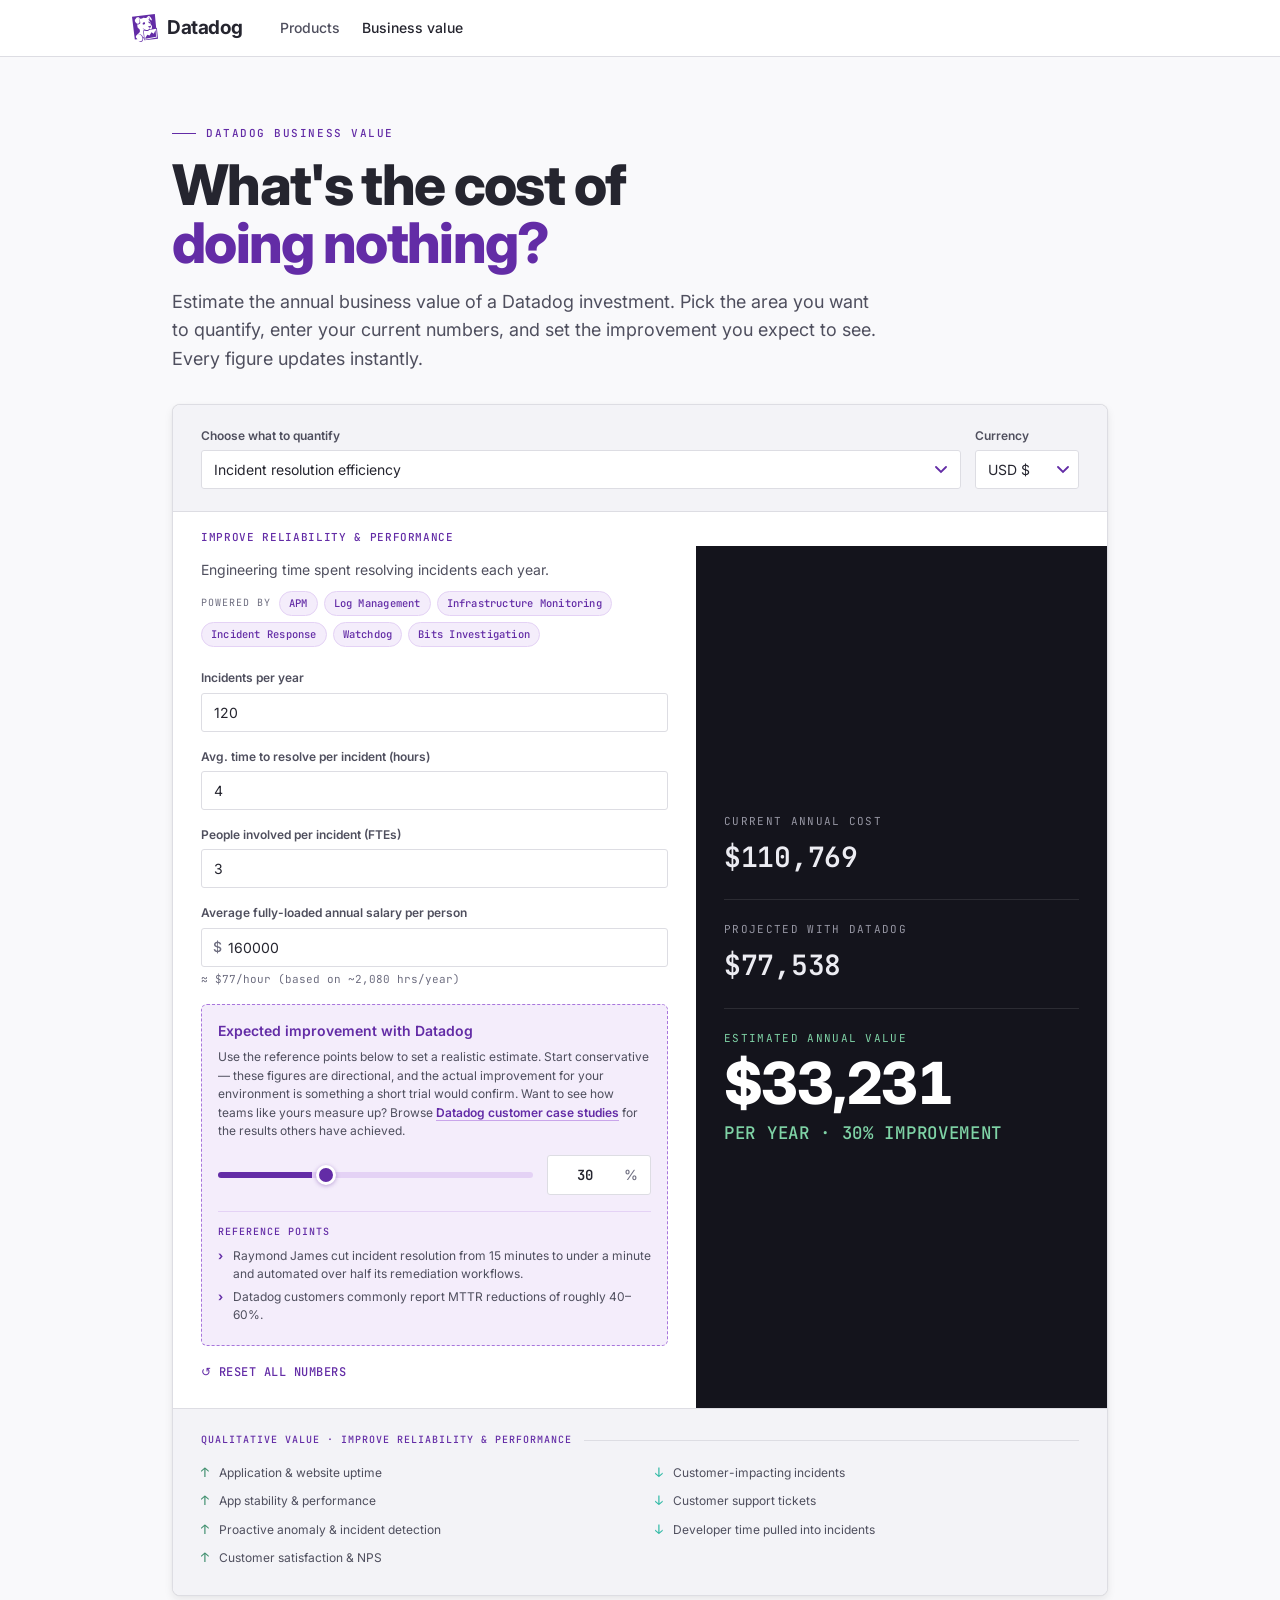
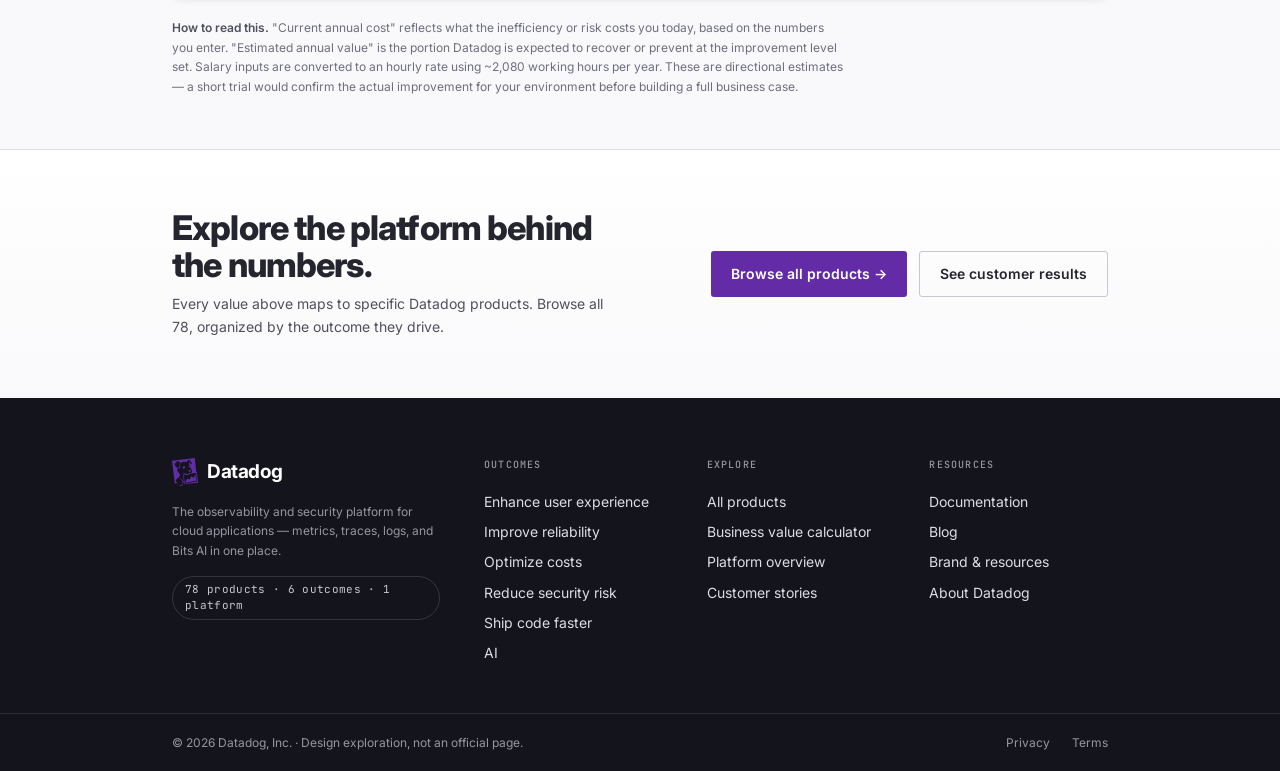
==== commit e5ed66d0: "Add files via upload" ====
--- a/business-value.html
+++ b/business-value.html
@@ -334,7 +334,7 @@
 const CALCS = [
   { id:"incident", outcome:"Improve Reliability & Performance", label:"Incident resolution efficiency",
     desc:"Engineering time spent resolving incidents each year.", curLabel:"Current annual cost",
-    products:["APM","Log Management","Infrastructure Monitoring","Incident Response","Watchdog","Bits AI SRE"],
+    products:["APM","Log Management","Infrastructure Monitoring","Incident Response","Watchdog","Bits Investigation"],
     fields:[
       {id:"a",label:"Incidents per year",type:"num",val:120},
       {id:"b",label:"Avg. time to resolve per incident (hours)",type:"num",val:4},
@@ -347,7 +347,7 @@
 
   { id:"alerts", outcome:"Improve Reliability & Performance", label:"Alert fatigue",
     desc:"Time spent triaging and investigating alerts each year.", curLabel:"Current annual cost",
-    products:["Actionable Alerting","Watchdog","Event Management","Bits AI Agents"],
+    products:["Alerts","Watchdog","Event Management","Bits AI Agents"],
     fields:[
       {id:"a",label:"Alerts per year",type:"num",val:5000},
       {id:"b",label:"Time to investigate each alert (hours)",type:"num",val:0.5},
@@ -412,7 +412,7 @@
 
   { id:"secincident", outcome:"Reduce Security Risk", label:"Accelerate security incident remediation",
     desc:"Effort spent resolving security incidents each year.", curLabel:"Current annual cost",
-    products:["Cloud SIEM","Workload Protection","Workflow Automation","Bits AI Security Analyst"],
+    products:["Cloud SIEM","Workload Protection","Workflow Automation","Bits Security Analyst"],
     fields:[
       {id:"a",label:"Security incidents per year",type:"num",val:50},
       {id:"b",label:"Mean time to resolve (hours)",type:"num",val:8},
